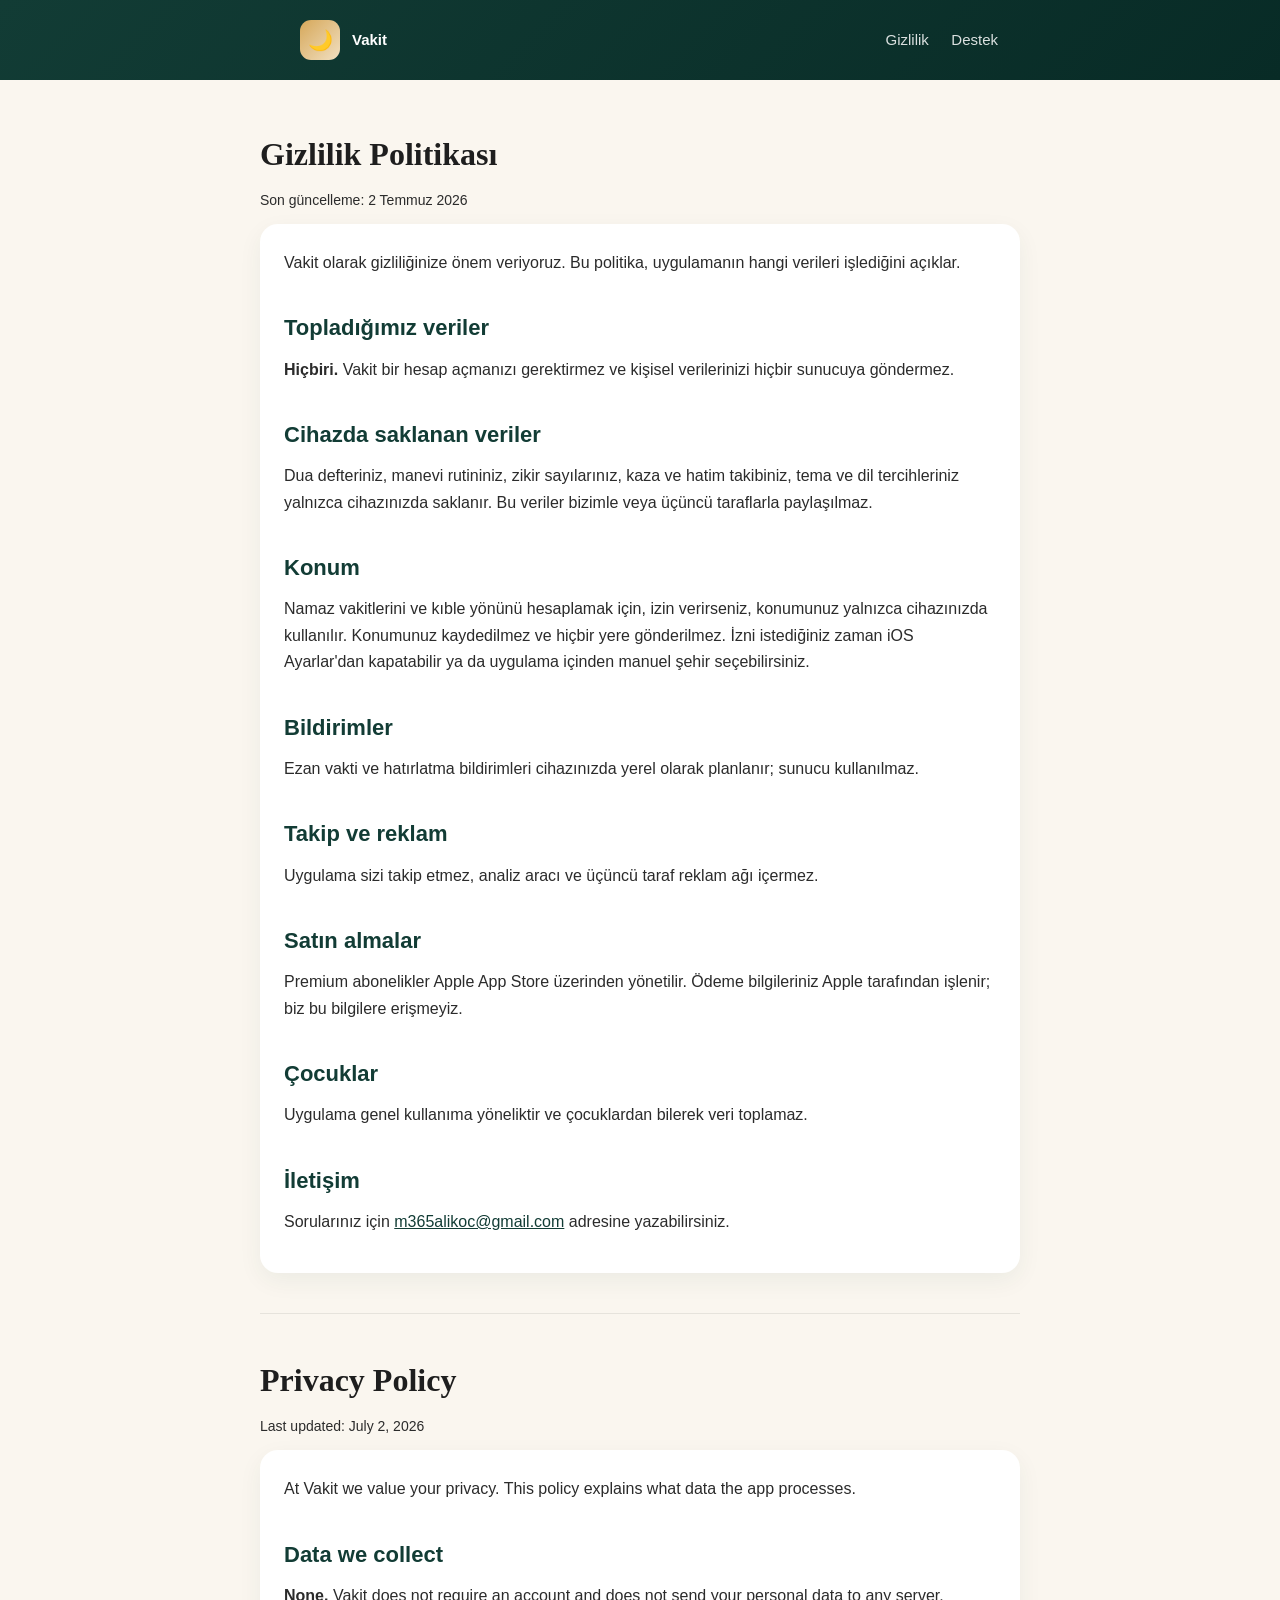
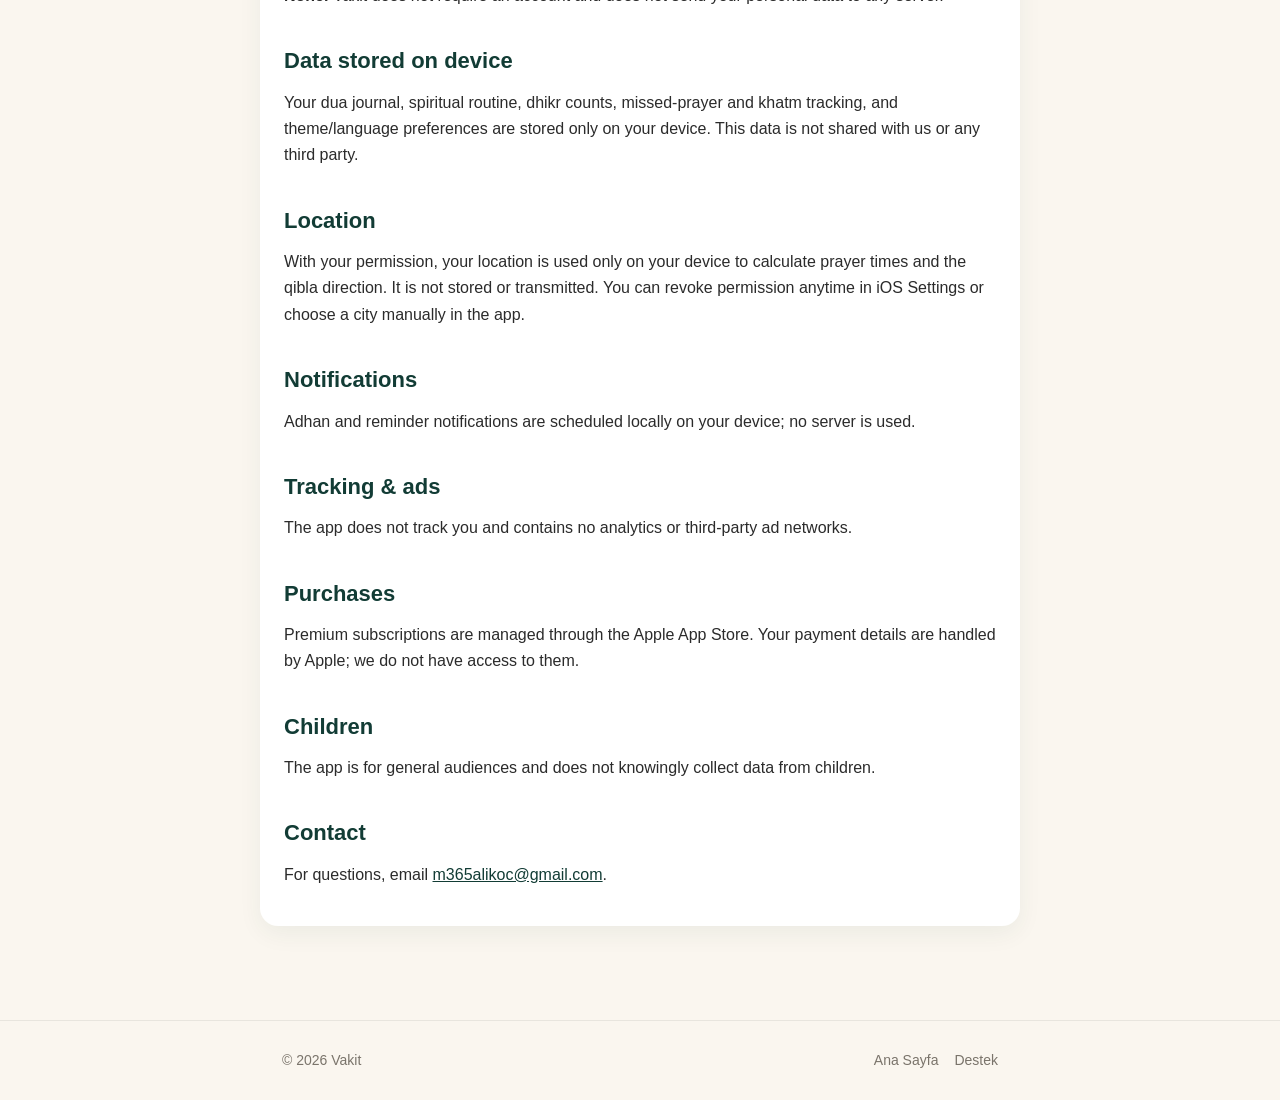
==== privacy.html @ d0b73a52 "Vakit website: landing, privacy policy, support" ====
<!DOCTYPE html>
<html lang="tr">
<head>
<meta charset="UTF-8">
<meta name="viewport" content="width=device-width, initial-scale=1.0">
<title>Gizlilik Politikası — Vakit</title>
<meta name="description" content="Vakit uygulamasının gizlilik politikası. Veri toplamaz, takip etmez; her şey cihazında kalır.">
<link rel="stylesheet" href="style.css">
</head>
<body>
<header>
  <div class="wrap nav">
    <a class="brand" href="index.html" style="color:#fff;text-decoration:none;"><span class="logo">🌙</span> Vakit</a>
    <nav>
      <a href="privacy.html">Gizlilik</a>
      <a href="support.html">Destek</a>
    </nav>
  </div>
</header>

<main class="wrap content">
  <h1>Gizlilik Politikası</h1>
  <p class="updated">Son güncelleme: 2 Temmuz 2026</p>

  <div class="card">
    <p>Vakit olarak gizliliğinize önem veriyoruz. Bu politika, uygulamanın hangi verileri işlediğini açıklar.</p>

    <h2>Topladığımız veriler</h2>
    <p><strong>Hiçbiri.</strong> Vakit bir hesap açmanızı gerektirmez ve kişisel verilerinizi hiçbir sunucuya göndermez.</p>

    <h2>Cihazda saklanan veriler</h2>
    <p>Dua defteriniz, manevi rutininiz, zikir sayılarınız, kaza ve hatim takibiniz, tema ve dil tercihleriniz yalnızca cihazınızda saklanır. Bu veriler bizimle veya üçüncü taraflarla paylaşılmaz.</p>

    <h2>Konum</h2>
    <p>Namaz vakitlerini ve kıble yönünü hesaplamak için, izin verirseniz, konumunuz yalnızca cihazınızda kullanılır. Konumunuz kaydedilmez ve hiçbir yere gönderilmez. İzni istediğiniz zaman iOS Ayarlar'dan kapatabilir ya da uygulama içinden manuel şehir seçebilirsiniz.</p>

    <h2>Bildirimler</h2>
    <p>Ezan vakti ve hatırlatma bildirimleri cihazınızda yerel olarak planlanır; sunucu kullanılmaz.</p>

    <h2>Takip ve reklam</h2>
    <p>Uygulama sizi takip etmez, analiz aracı ve üçüncü taraf reklam ağı içermez.</p>

    <h2>Satın almalar</h2>
    <p>Premium abonelikler Apple App Store üzerinden yönetilir. Ödeme bilgileriniz Apple tarafından işlenir; biz bu bilgilere erişmeyiz.</p>

    <h2>Çocuklar</h2>
    <p>Uygulama genel kullanıma yöneliktir ve çocuklardan bilerek veri toplamaz.</p>

    <h2>İletişim</h2>
    <p>Sorularınız için <a href="mailto:m365alikoc@gmail.com">m365alikoc@gmail.com</a> adresine yazabilirsiniz.</p>
  </div>

  <hr class="lang-divider">

  <h1>Privacy Policy</h1>
  <p class="updated">Last updated: July 2, 2026</p>

  <div class="card">
    <p>At Vakit we value your privacy. This policy explains what data the app processes.</p>

    <h2>Data we collect</h2>
    <p><strong>None.</strong> Vakit does not require an account and does not send your personal data to any server.</p>

    <h2>Data stored on device</h2>
    <p>Your dua journal, spiritual routine, dhikr counts, missed-prayer and khatm tracking, and theme/language preferences are stored only on your device. This data is not shared with us or any third party.</p>

    <h2>Location</h2>
    <p>With your permission, your location is used only on your device to calculate prayer times and the qibla direction. It is not stored or transmitted. You can revoke permission anytime in iOS Settings or choose a city manually in the app.</p>

    <h2>Notifications</h2>
    <p>Adhan and reminder notifications are scheduled locally on your device; no server is used.</p>

    <h2>Tracking &amp; ads</h2>
    <p>The app does not track you and contains no analytics or third-party ad networks.</p>

    <h2>Purchases</h2>
    <p>Premium subscriptions are managed through the Apple App Store. Your payment details are handled by Apple; we do not have access to them.</p>

    <h2>Children</h2>
    <p>The app is for general audiences and does not knowingly collect data from children.</p>

    <h2>Contact</h2>
    <p>For questions, email <a href="mailto:m365alikoc@gmail.com">m365alikoc@gmail.com</a>.</p>
  </div>
</main>

<footer>
  <div class="wrap">
    <span>© 2026 Vakit</span>
    <span><a href="index.html">Ana Sayfa</a><a href="support.html">Destek</a></span>
  </div>
</footer>
</body>
</html>
---- style.css ----
:root {
  --bg: #FAF6EF;
  --card: #FFFFFF;
  --primary: #123C35;
  --primary-dark: #082B26;
  --gold: #D6A85A;
  --soft-gold: #F1DFC0;
  --text: #1E1E1E;
  --muted: #7A746B;
}
* { box-sizing: border-box; margin: 0; padding: 0; }
html { scroll-behavior: smooth; }
body {
  font-family: -apple-system, BlinkMacSystemFont, "Segoe UI", Roboto, Helvetica, Arial, sans-serif;
  background: var(--bg);
  color: var(--text);
  line-height: 1.65;
  -webkit-font-smoothing: antialiased;
}
a { color: var(--primary); }
.wrap { max-width: 760px; margin: 0 auto; padding: 0 22px; }

/* Header / nav */
header {
  background: linear-gradient(135deg, var(--primary), var(--primary-dark));
  color: #fff;
  padding: 20px 0;
}
.nav { display: flex; align-items: center; justify-content: space-between; }
.brand { display: flex; align-items: center; gap: 12px; font-weight: 700; font-size: 20px; }
.brand .logo {
  width: 40px; height: 40px; border-radius: 11px;
  background: linear-gradient(135deg, var(--gold), var(--soft-gold));
  display: grid; place-items: center; font-size: 20px;
}
.nav a { color: rgba(255,255,255,.85); text-decoration: none; margin-left: 18px; font-size: 15px; }
.nav a:hover { color: #fff; }

/* Hero */
.hero { padding: 64px 0 48px; text-align: center; }
.hero h1 { font-size: 40px; font-family: Georgia, "Times New Roman", serif; letter-spacing: -.5px; }
.hero p { color: var(--muted); font-size: 18px; margin-top: 14px; }
.hero .tag {
  display: inline-block; margin-top: 18px; padding: 7px 16px; border-radius: 999px;
  background: var(--soft-gold); color: var(--primary-dark); font-weight: 600; font-size: 14px;
}

/* Feature grid */
.features { display: grid; grid-template-columns: repeat(auto-fit, minmax(220px,1fr)); gap: 16px; margin: 40px 0; }
.feature {
  background: var(--card); border-radius: 18px; padding: 22px;
  box-shadow: 0 8px 24px rgba(18,60,53,.06);
}
.feature h3 { font-size: 17px; margin-bottom: 6px; }
.feature p { color: var(--muted); font-size: 14px; }
.feature .ic { font-size: 26px; margin-bottom: 10px; }

/* Content pages */
.content { padding: 48px 0 72px; }
.content h1 { font-size: 32px; font-family: Georgia, serif; margin-bottom: 8px; }
.content h2 { font-size: 22px; margin: 34px 0 10px; color: var(--primary); }
.content h3 { font-size: 17px; margin: 22px 0 6px; }
.content p, .content li { color: #2b2b2b; margin-bottom: 12px; }
.content ul { padding-left: 22px; }
.updated { color: var(--muted); font-size: 14px; margin-bottom: 26px; }
.card {
  background: var(--card); border-radius: 18px; padding: 26px 24px;
  box-shadow: 0 8px 24px rgba(18,60,53,.06); margin-bottom: 22px;
}
.btn {
  display: inline-block; background: var(--primary); color:#fff; text-decoration: none;
  padding: 13px 22px; border-radius: 14px; font-weight: 600; margin-top: 10px;
}
.lang-divider { border: none; border-top: 1px solid rgba(0,0,0,.08); margin: 40px 0; }

/* Footer */
footer { border-top: 1px solid rgba(0,0,0,.07); padding: 28px 0; color: var(--muted); font-size: 14px; }
footer .wrap { display: flex; justify-content: space-between; flex-wrap: wrap; gap: 10px; }
footer a { color: var(--muted); text-decoration: none; margin-left: 16px; }
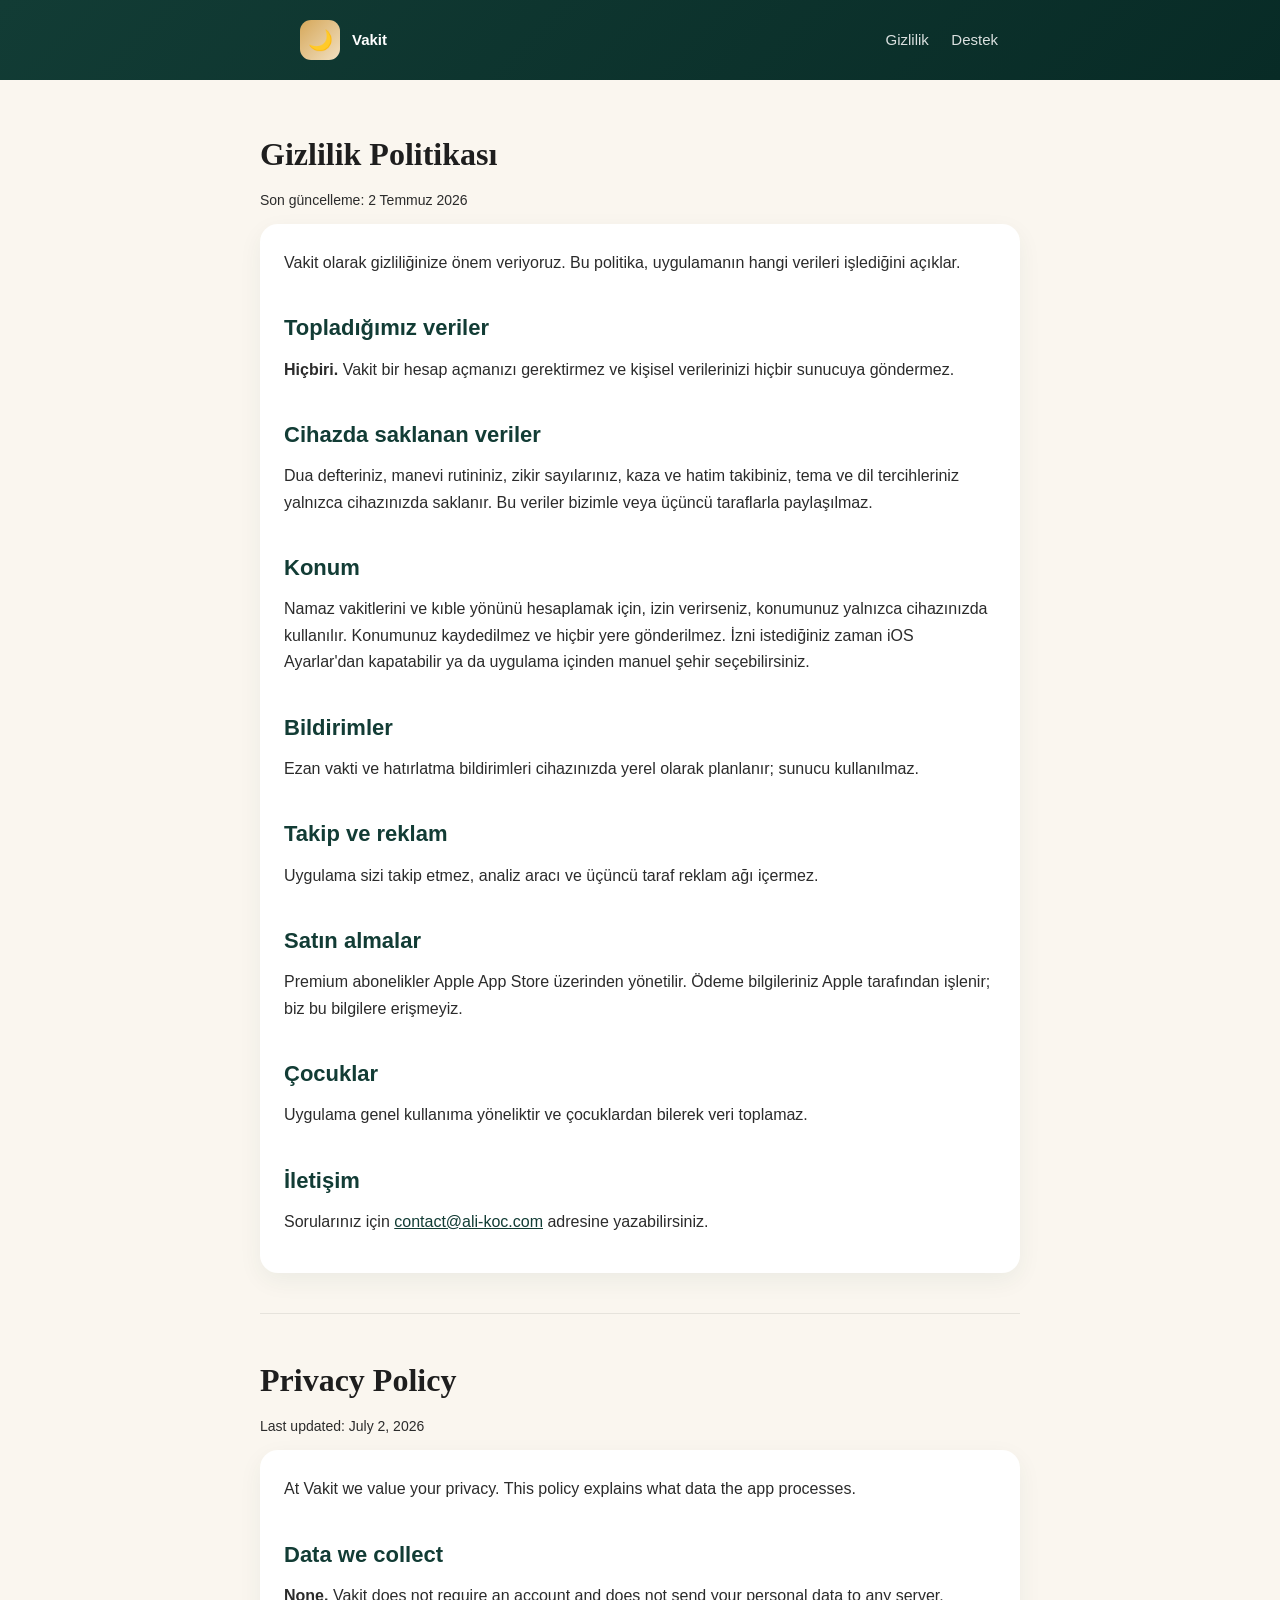
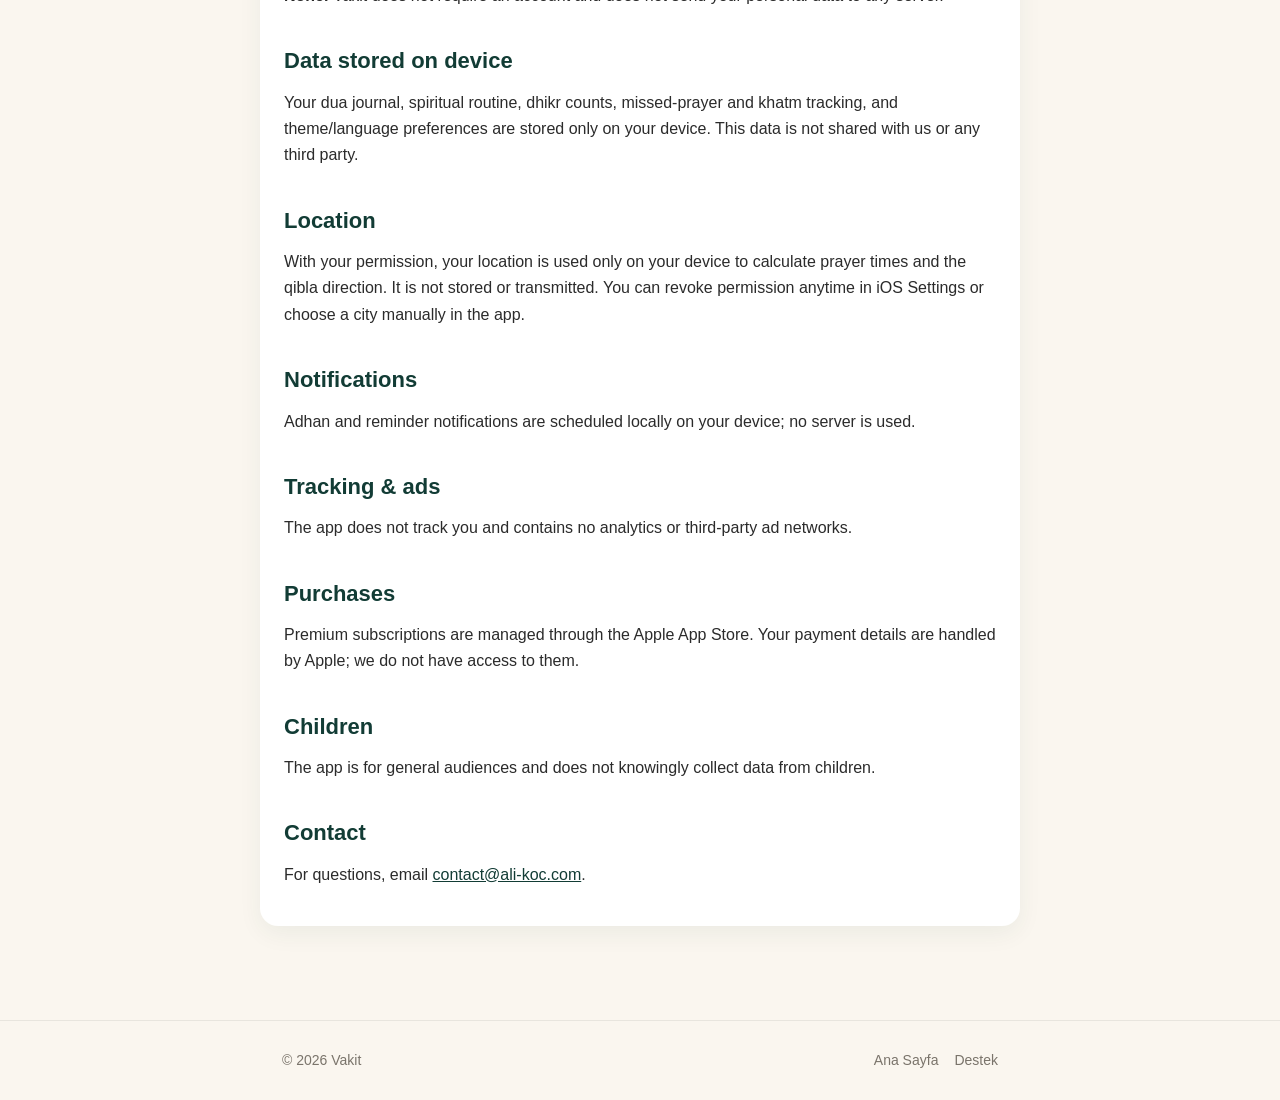
==== commit 967c6a5f: "Destek e-postasını contact@ali-koc.com olarak güncelle" ====
--- a/privacy.html
+++ b/privacy.html
@@ -47,7 +47,7 @@
     <p>Uygulama genel kullanıma yöneliktir ve çocuklardan bilerek veri toplamaz.</p>
 
     <h2>İletişim</h2>
-    <p>Sorularınız için <a href="mailto:m365alikoc@gmail.com">m365alikoc@gmail.com</a> adresine yazabilirsiniz.</p>
+    <p>Sorularınız için <a href="mailto:contact@ali-koc.com">contact@ali-koc.com</a> adresine yazabilirsiniz.</p>
   </div>
 
   <hr class="lang-divider">
@@ -80,7 +80,7 @@
     <p>The app is for general audiences and does not knowingly collect data from children.</p>
 
     <h2>Contact</h2>
-    <p>For questions, email <a href="mailto:m365alikoc@gmail.com">m365alikoc@gmail.com</a>.</p>
+    <p>For questions, email <a href="mailto:contact@ali-koc.com">contact@ali-koc.com</a>.</p>
   </div>
 </main>
 
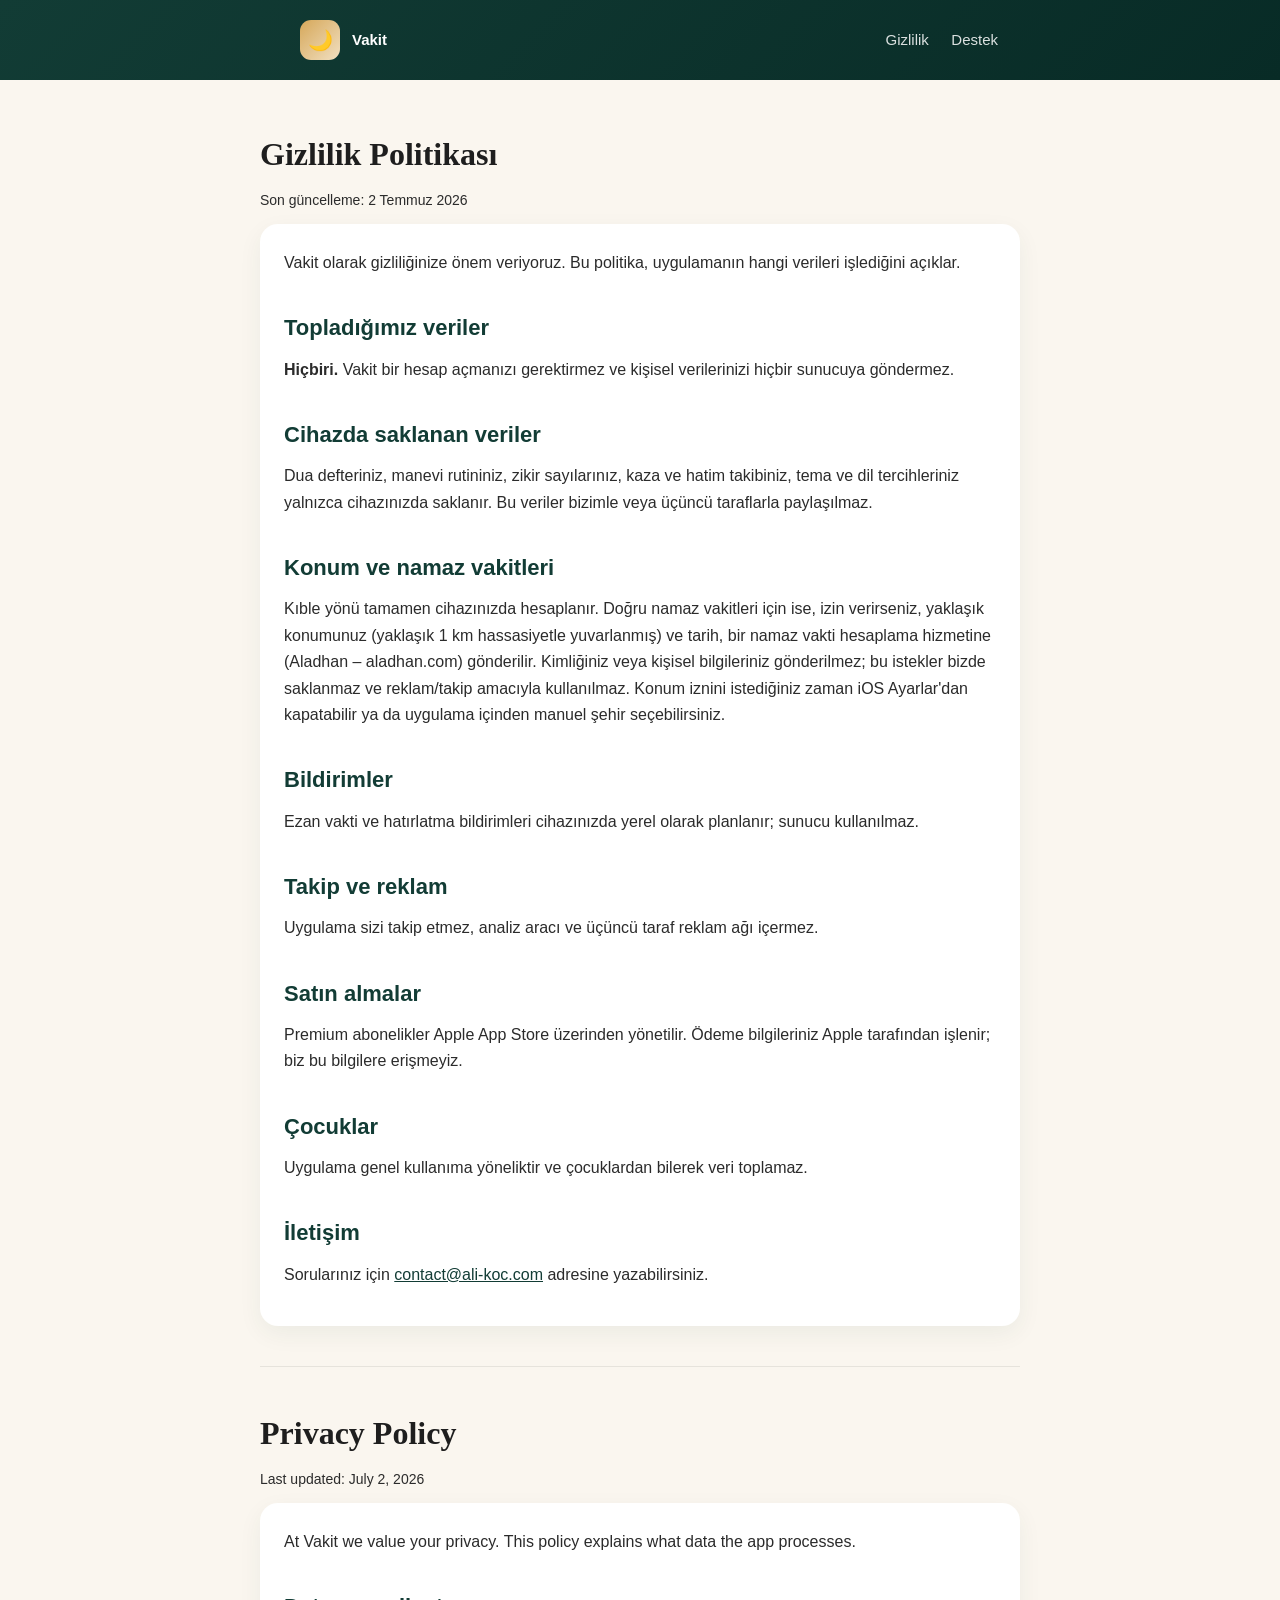
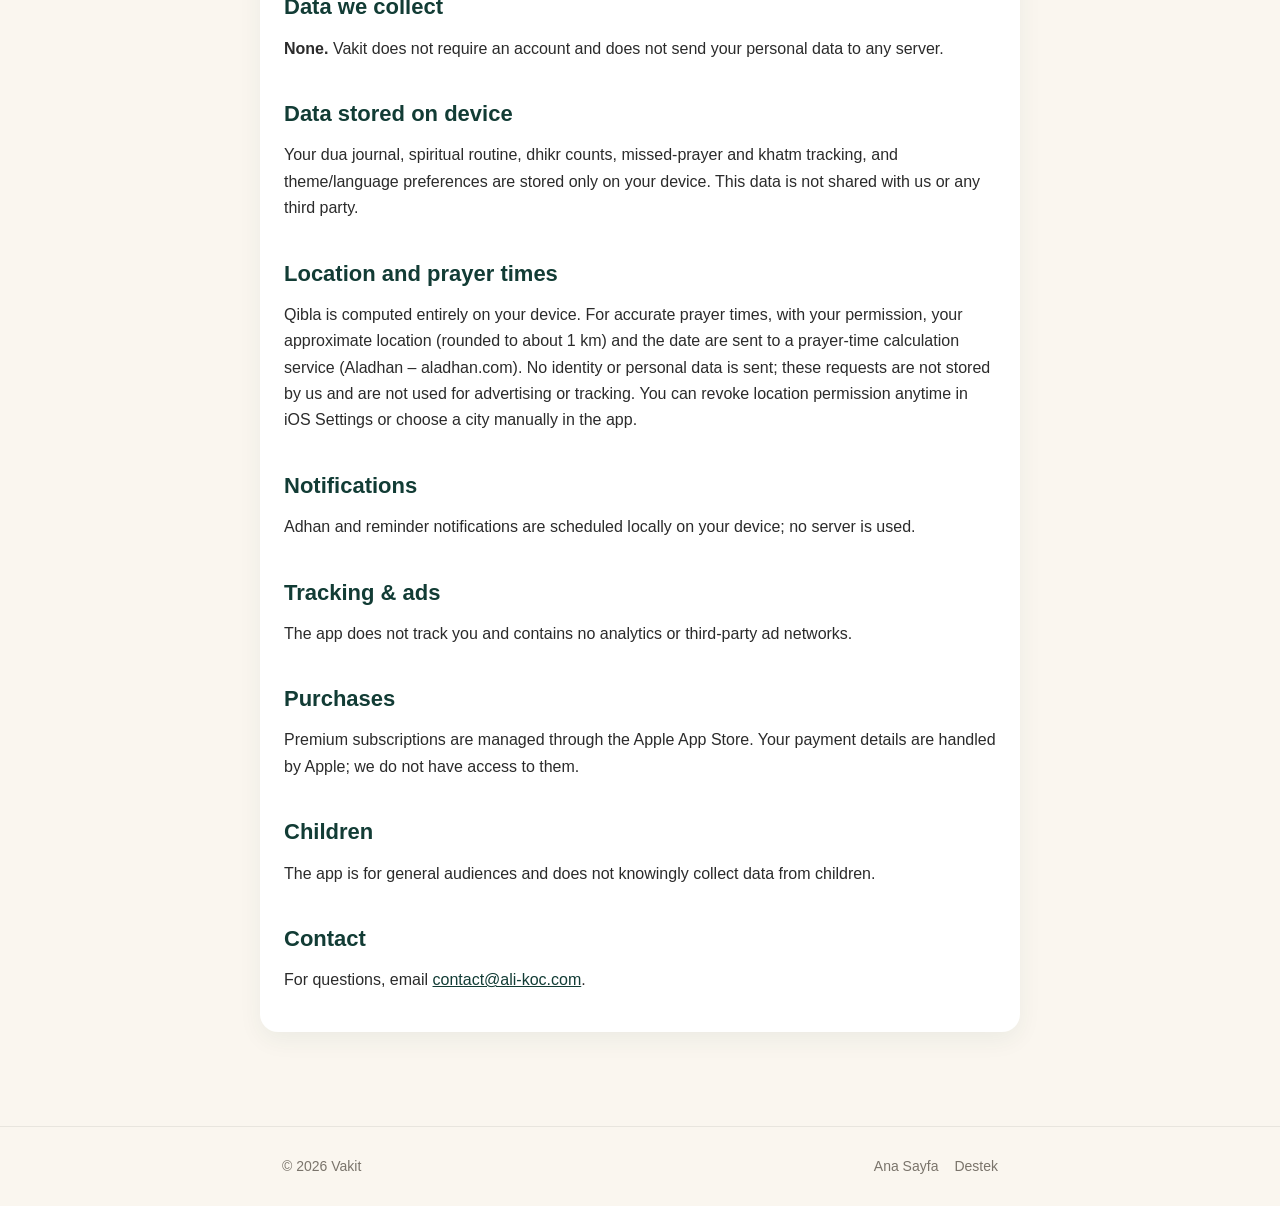
==== commit 02af550e: "Gizlilik: namaz vakitleri için Aladhan servisine yaklaşık konum gönderimini açıkla" ====
--- a/privacy.html
+++ b/privacy.html
@@ -31,8 +31,8 @@
     <h2>Cihazda saklanan veriler</h2>
     <p>Dua defteriniz, manevi rutininiz, zikir sayılarınız, kaza ve hatim takibiniz, tema ve dil tercihleriniz yalnızca cihazınızda saklanır. Bu veriler bizimle veya üçüncü taraflarla paylaşılmaz.</p>
 
-    <h2>Konum</h2>
-    <p>Namaz vakitlerini ve kıble yönünü hesaplamak için, izin verirseniz, konumunuz yalnızca cihazınızda kullanılır. Konumunuz kaydedilmez ve hiçbir yere gönderilmez. İzni istediğiniz zaman iOS Ayarlar'dan kapatabilir ya da uygulama içinden manuel şehir seçebilirsiniz.</p>
+    <h2>Konum ve namaz vakitleri</h2>
+    <p>Kıble yönü tamamen cihazınızda hesaplanır. Doğru namaz vakitleri için ise, izin verirseniz, yaklaşık konumunuz (yaklaşık 1 km hassasiyetle yuvarlanmış) ve tarih, bir namaz vakti hesaplama hizmetine (Aladhan – aladhan.com) gönderilir. Kimliğiniz veya kişisel bilgileriniz gönderilmez; bu istekler bizde saklanmaz ve reklam/takip amacıyla kullanılmaz. Konum iznini istediğiniz zaman iOS Ayarlar'dan kapatabilir ya da uygulama içinden manuel şehir seçebilirsiniz.</p>
 
     <h2>Bildirimler</h2>
     <p>Ezan vakti ve hatırlatma bildirimleri cihazınızda yerel olarak planlanır; sunucu kullanılmaz.</p>
@@ -64,8 +64,8 @@
     <h2>Data stored on device</h2>
     <p>Your dua journal, spiritual routine, dhikr counts, missed-prayer and khatm tracking, and theme/language preferences are stored only on your device. This data is not shared with us or any third party.</p>
 
-    <h2>Location</h2>
-    <p>With your permission, your location is used only on your device to calculate prayer times and the qibla direction. It is not stored or transmitted. You can revoke permission anytime in iOS Settings or choose a city manually in the app.</p>
+    <h2>Location and prayer times</h2>
+    <p>Qibla is computed entirely on your device. For accurate prayer times, with your permission, your approximate location (rounded to about 1 km) and the date are sent to a prayer-time calculation service (Aladhan – aladhan.com). No identity or personal data is sent; these requests are not stored by us and are not used for advertising or tracking. You can revoke location permission anytime in iOS Settings or choose a city manually in the app.</p>
 
     <h2>Notifications</h2>
     <p>Adhan and reminder notifications are scheduled locally on your device; no server is used.</p>
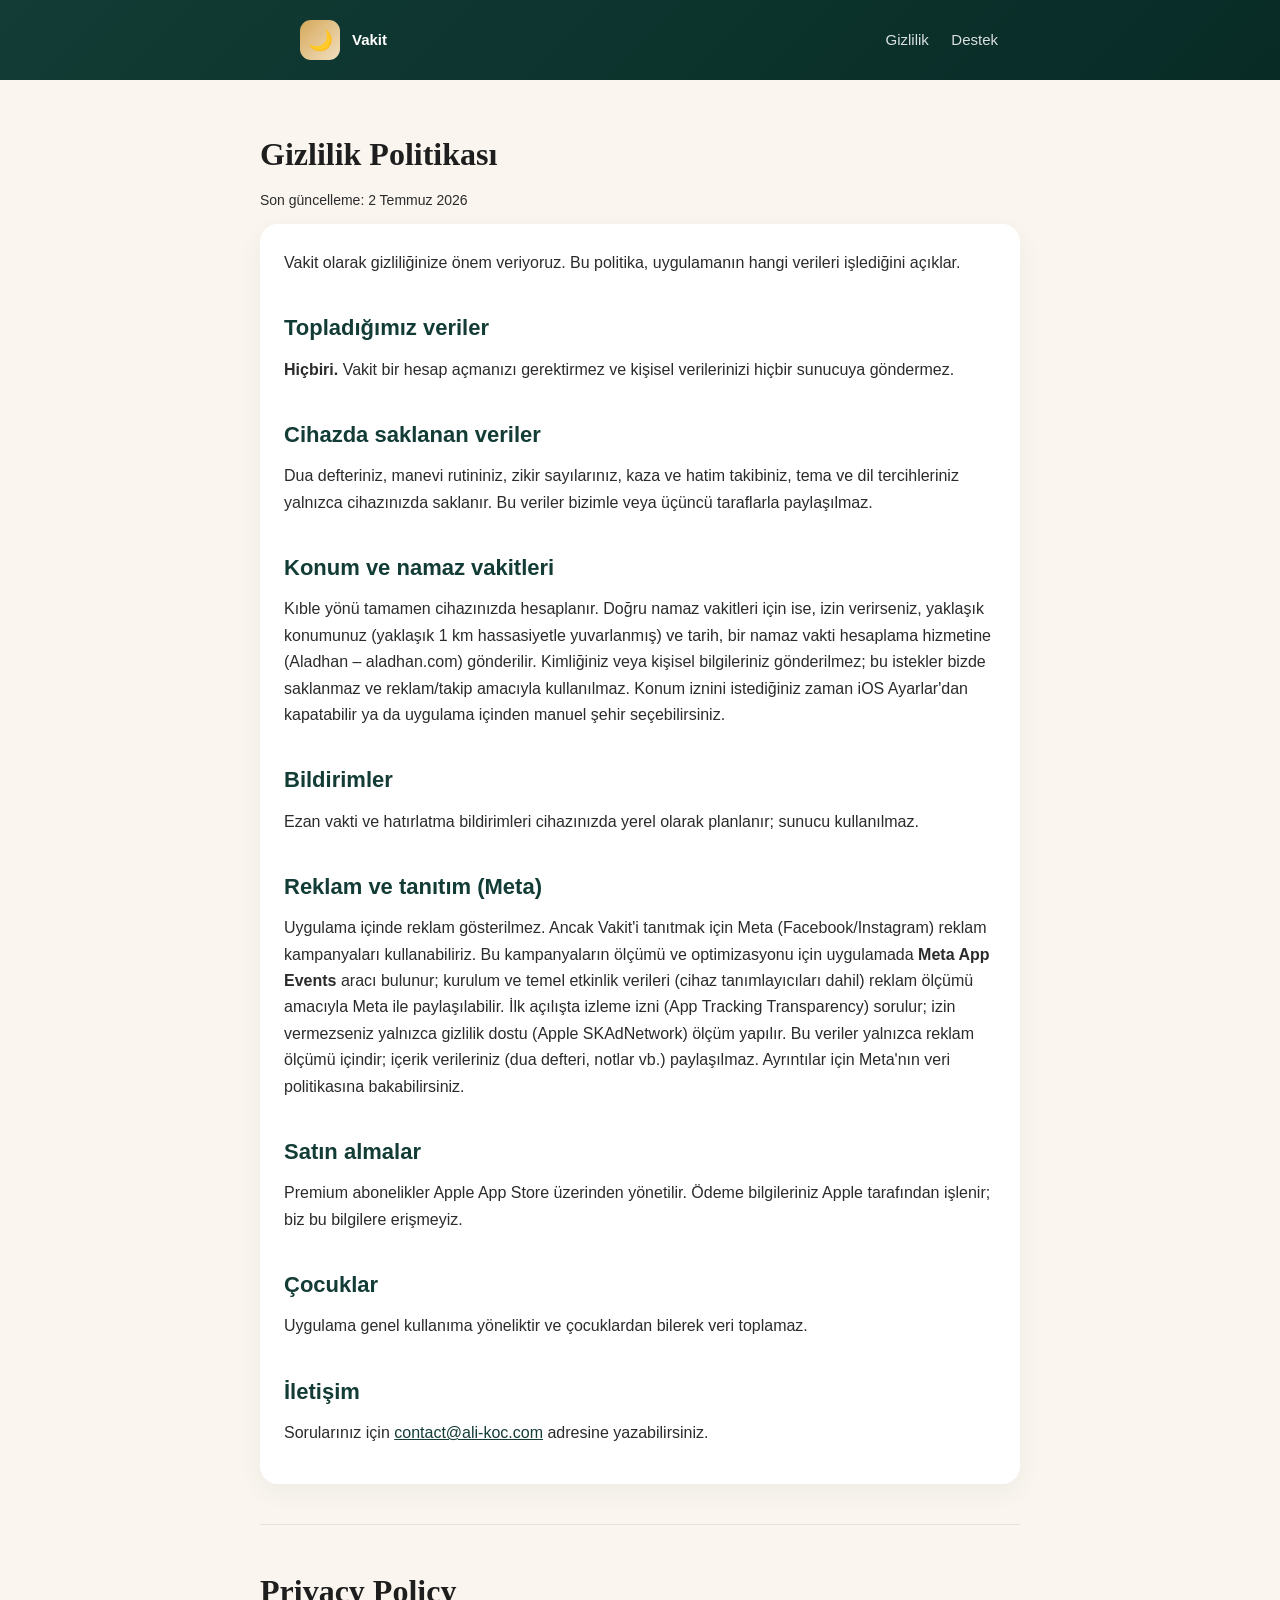
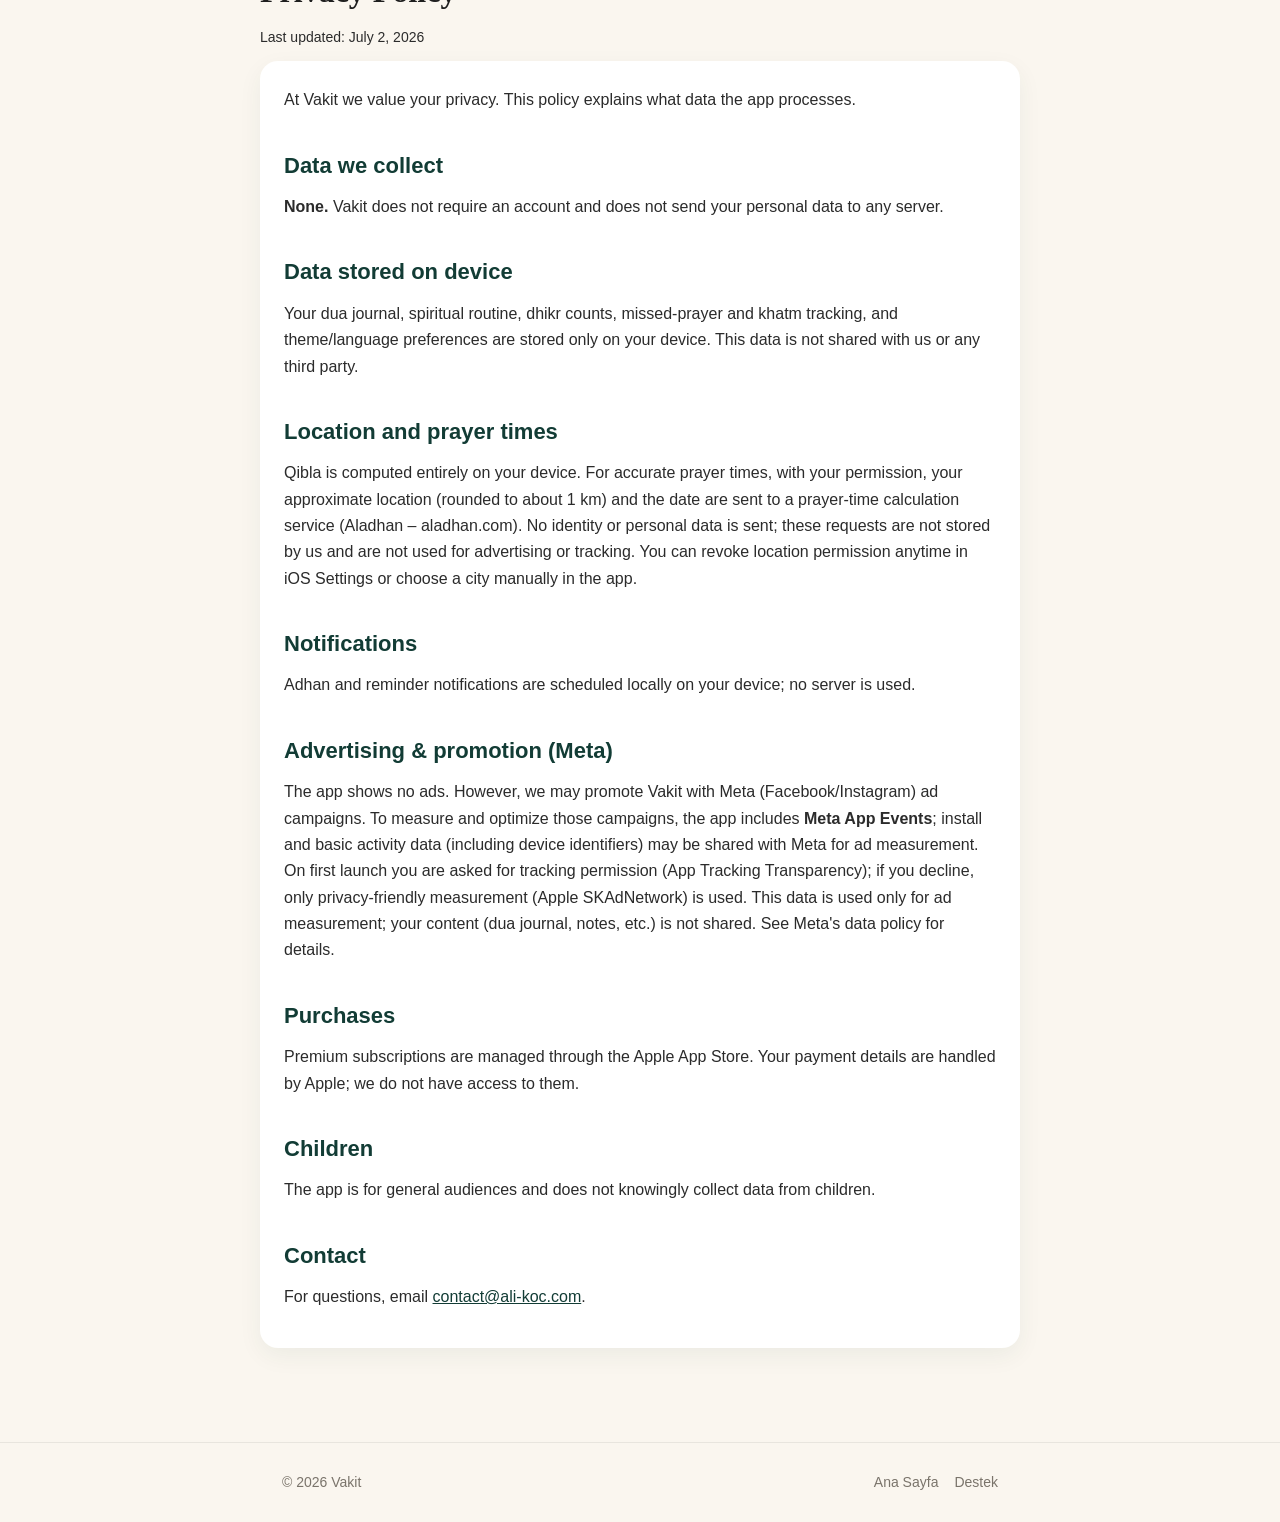
==== commit edb1599e: "Gizlilik: uygulama tanitimi icin Meta App Events kullanimini acikla" ====
--- a/privacy.html
+++ b/privacy.html
@@ -37,8 +37,8 @@
     <h2>Bildirimler</h2>
     <p>Ezan vakti ve hatırlatma bildirimleri cihazınızda yerel olarak planlanır; sunucu kullanılmaz.</p>
 
-    <h2>Takip ve reklam</h2>
-    <p>Uygulama sizi takip etmez, analiz aracı ve üçüncü taraf reklam ağı içermez.</p>
+    <h2>Reklam ve tanıtım (Meta)</h2>
+    <p>Uygulama içinde reklam gösterilmez. Ancak Vakit'i tanıtmak için Meta (Facebook/Instagram) reklam kampanyaları kullanabiliriz. Bu kampanyaların ölçümü ve optimizasyonu için uygulamada <strong>Meta App Events</strong> aracı bulunur; kurulum ve temel etkinlik verileri (cihaz tanımlayıcıları dahil) reklam ölçümü amacıyla Meta ile paylaşılabilir. İlk açılışta izleme izni (App Tracking Transparency) sorulur; izin vermezseniz yalnızca gizlilik dostu (Apple SKAdNetwork) ölçüm yapılır. Bu veriler yalnızca reklam ölçümü içindir; içerik verileriniz (dua defteri, notlar vb.) paylaşılmaz. Ayrıntılar için Meta'nın veri politikasına bakabilirsiniz.</p>
 
     <h2>Satın almalar</h2>
     <p>Premium abonelikler Apple App Store üzerinden yönetilir. Ödeme bilgileriniz Apple tarafından işlenir; biz bu bilgilere erişmeyiz.</p>
@@ -70,8 +70,8 @@
     <h2>Notifications</h2>
     <p>Adhan and reminder notifications are scheduled locally on your device; no server is used.</p>
 
-    <h2>Tracking &amp; ads</h2>
-    <p>The app does not track you and contains no analytics or third-party ad networks.</p>
+    <h2>Advertising &amp; promotion (Meta)</h2>
+    <p>The app shows no ads. However, we may promote Vakit with Meta (Facebook/Instagram) ad campaigns. To measure and optimize those campaigns, the app includes <strong>Meta App Events</strong>; install and basic activity data (including device identifiers) may be shared with Meta for ad measurement. On first launch you are asked for tracking permission (App Tracking Transparency); if you decline, only privacy-friendly measurement (Apple SKAdNetwork) is used. This data is used only for ad measurement; your content (dua journal, notes, etc.) is not shared. See Meta's data policy for details.</p>
 
     <h2>Purchases</h2>
     <p>Premium subscriptions are managed through the Apple App Store. Your payment details are handled by Apple; we do not have access to them.</p>
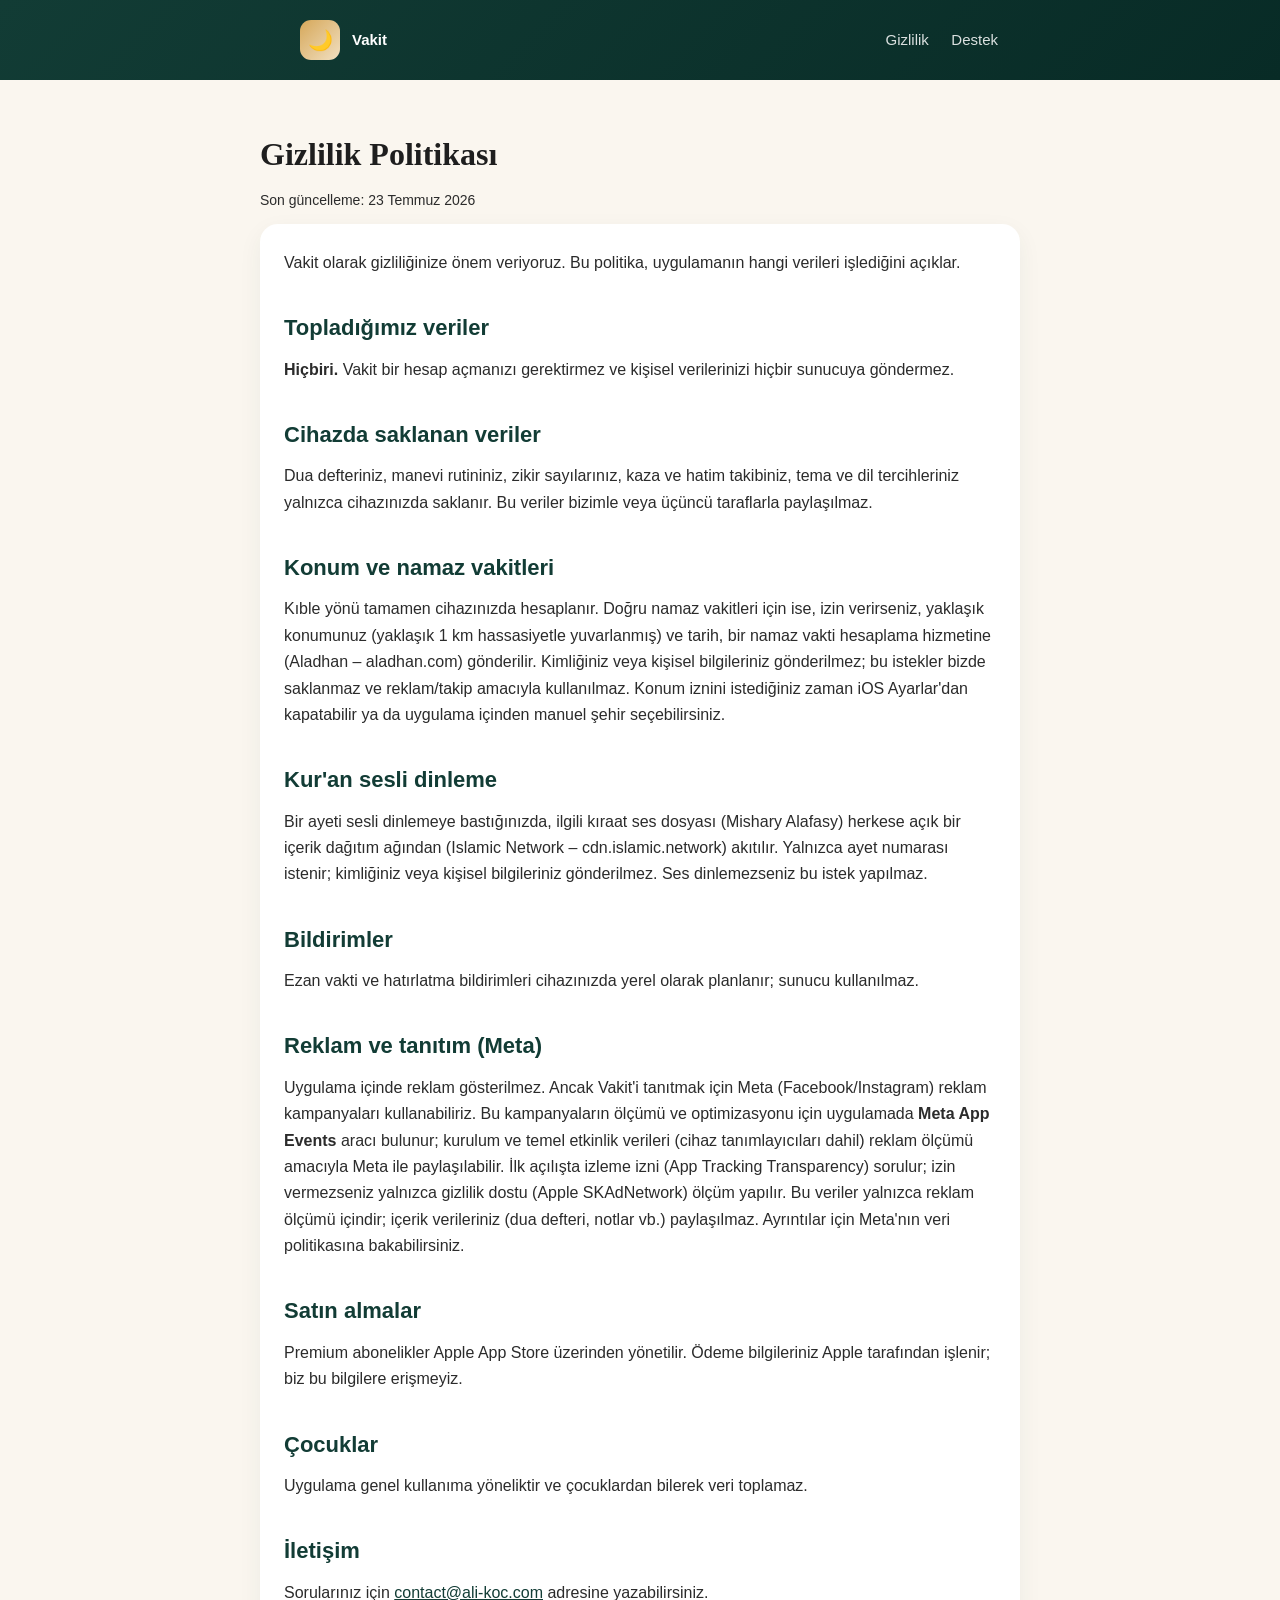
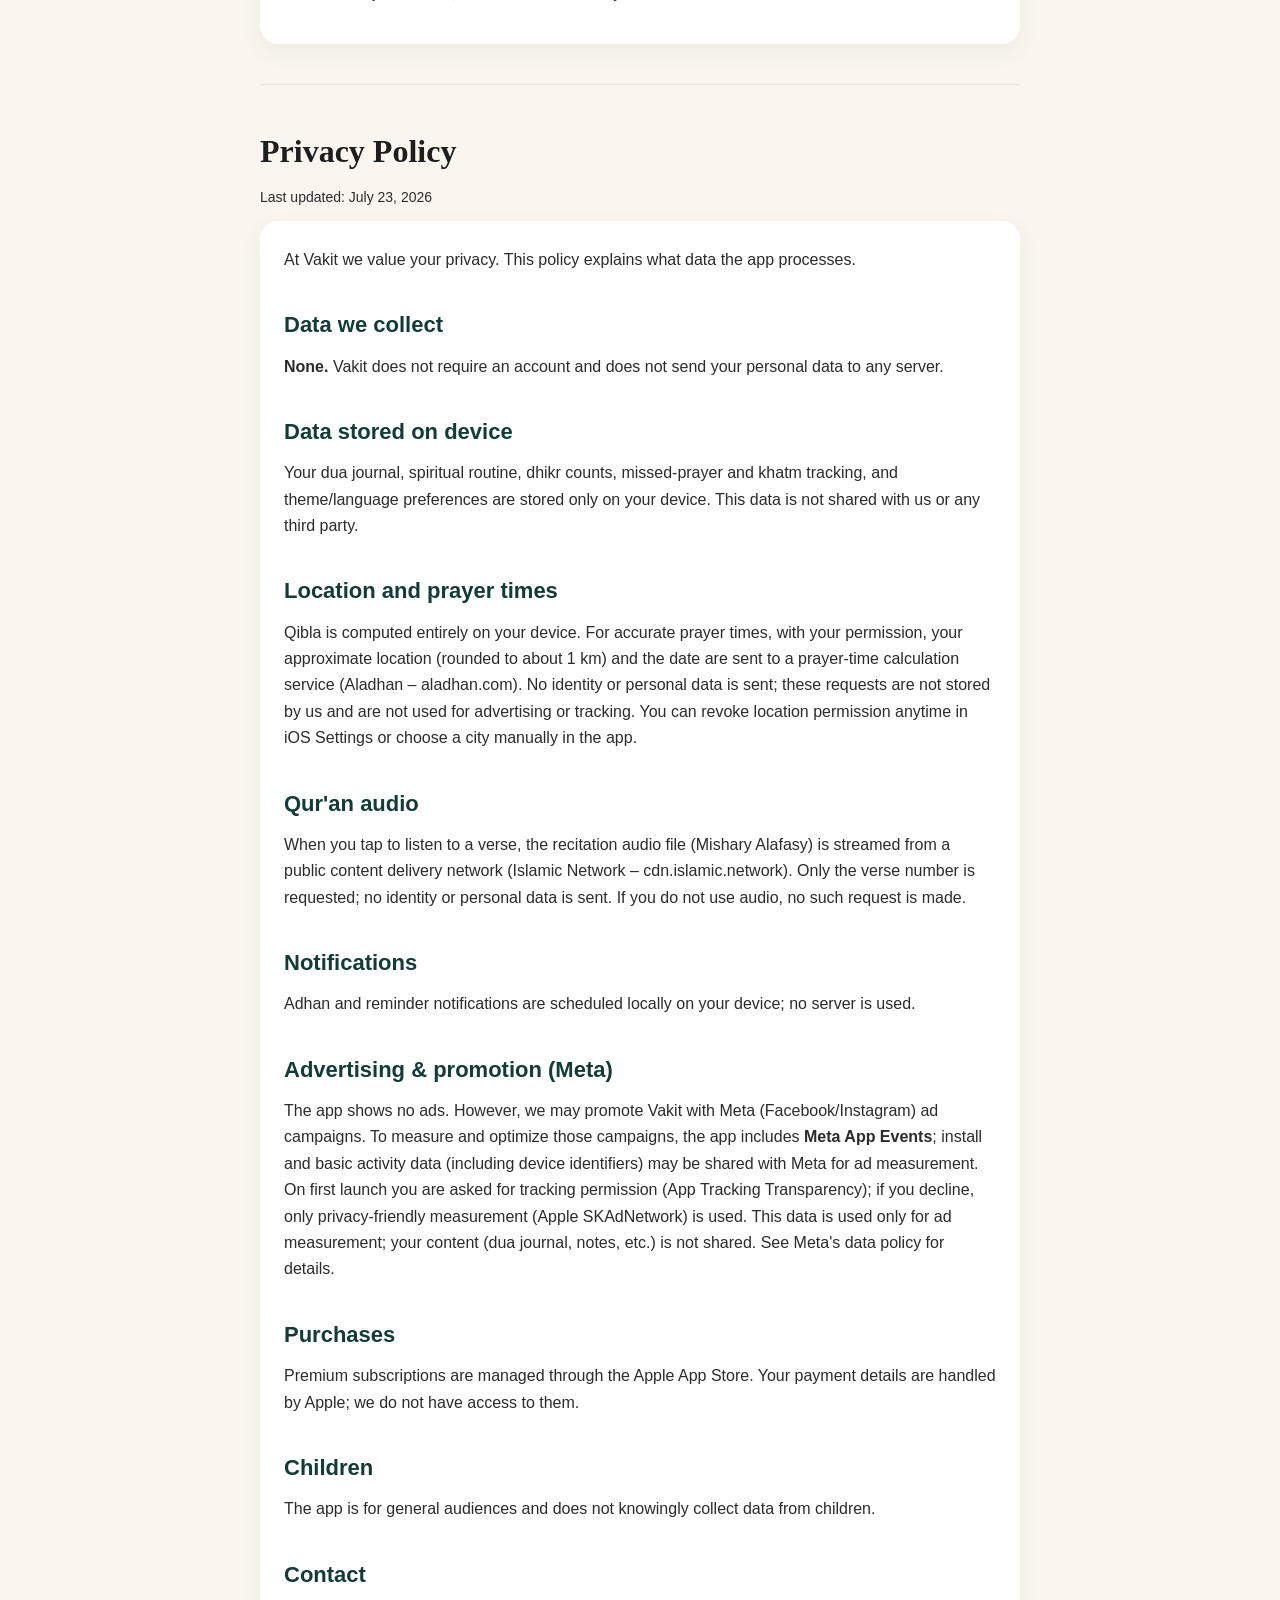
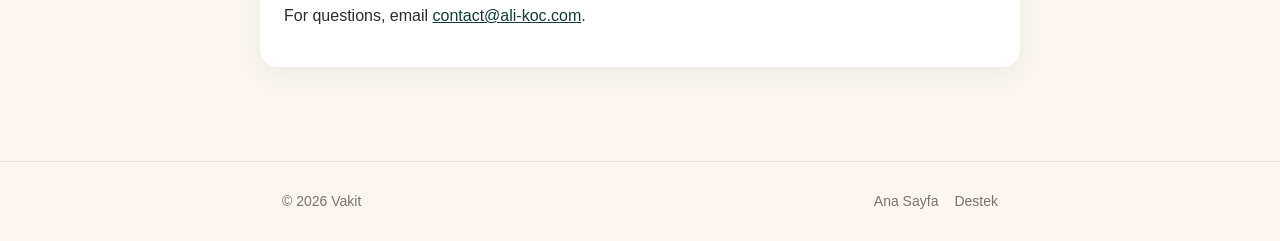
==== commit c01bda5e: "Gizlilik: Kur'an sesli dinleme (kıraat CDN) açıklaması eklendi Ayet sesli dinlemede kıraatin cdn.isl" ====
--- a/privacy.html
+++ b/privacy.html
@@ -20,7 +20,7 @@
 
 <main class="wrap content">
   <h1>Gizlilik Politikası</h1>
-  <p class="updated">Son güncelleme: 2 Temmuz 2026</p>
+  <p class="updated">Son güncelleme: 23 Temmuz 2026</p>
 
   <div class="card">
     <p>Vakit olarak gizliliğinize önem veriyoruz. Bu politika, uygulamanın hangi verileri işlediğini açıklar.</p>
@@ -33,6 +33,9 @@
 
     <h2>Konum ve namaz vakitleri</h2>
     <p>Kıble yönü tamamen cihazınızda hesaplanır. Doğru namaz vakitleri için ise, izin verirseniz, yaklaşık konumunuz (yaklaşık 1 km hassasiyetle yuvarlanmış) ve tarih, bir namaz vakti hesaplama hizmetine (Aladhan – aladhan.com) gönderilir. Kimliğiniz veya kişisel bilgileriniz gönderilmez; bu istekler bizde saklanmaz ve reklam/takip amacıyla kullanılmaz. Konum iznini istediğiniz zaman iOS Ayarlar'dan kapatabilir ya da uygulama içinden manuel şehir seçebilirsiniz.</p>
+
+    <h2>Kur'an sesli dinleme</h2>
+    <p>Bir ayeti sesli dinlemeye bastığınızda, ilgili kıraat ses dosyası (Mishary Alafasy) herkese açık bir içerik dağıtım ağından (Islamic Network – cdn.islamic.network) akıtılır. Yalnızca ayet numarası istenir; kimliğiniz veya kişisel bilgileriniz gönderilmez. Ses dinlemezseniz bu istek yapılmaz.</p>
 
     <h2>Bildirimler</h2>
     <p>Ezan vakti ve hatırlatma bildirimleri cihazınızda yerel olarak planlanır; sunucu kullanılmaz.</p>
@@ -53,7 +56,7 @@
   <hr class="lang-divider">
 
   <h1>Privacy Policy</h1>
-  <p class="updated">Last updated: July 2, 2026</p>
+  <p class="updated">Last updated: July 23, 2026</p>
 
   <div class="card">
     <p>At Vakit we value your privacy. This policy explains what data the app processes.</p>
@@ -66,6 +69,9 @@
 
     <h2>Location and prayer times</h2>
     <p>Qibla is computed entirely on your device. For accurate prayer times, with your permission, your approximate location (rounded to about 1 km) and the date are sent to a prayer-time calculation service (Aladhan – aladhan.com). No identity or personal data is sent; these requests are not stored by us and are not used for advertising or tracking. You can revoke location permission anytime in iOS Settings or choose a city manually in the app.</p>
+
+    <h2>Qur'an audio</h2>
+    <p>When you tap to listen to a verse, the recitation audio file (Mishary Alafasy) is streamed from a public content delivery network (Islamic Network – cdn.islamic.network). Only the verse number is requested; no identity or personal data is sent. If you do not use audio, no such request is made.</p>
 
     <h2>Notifications</h2>
     <p>Adhan and reminder notifications are scheduled locally on your device; no server is used.</p>
